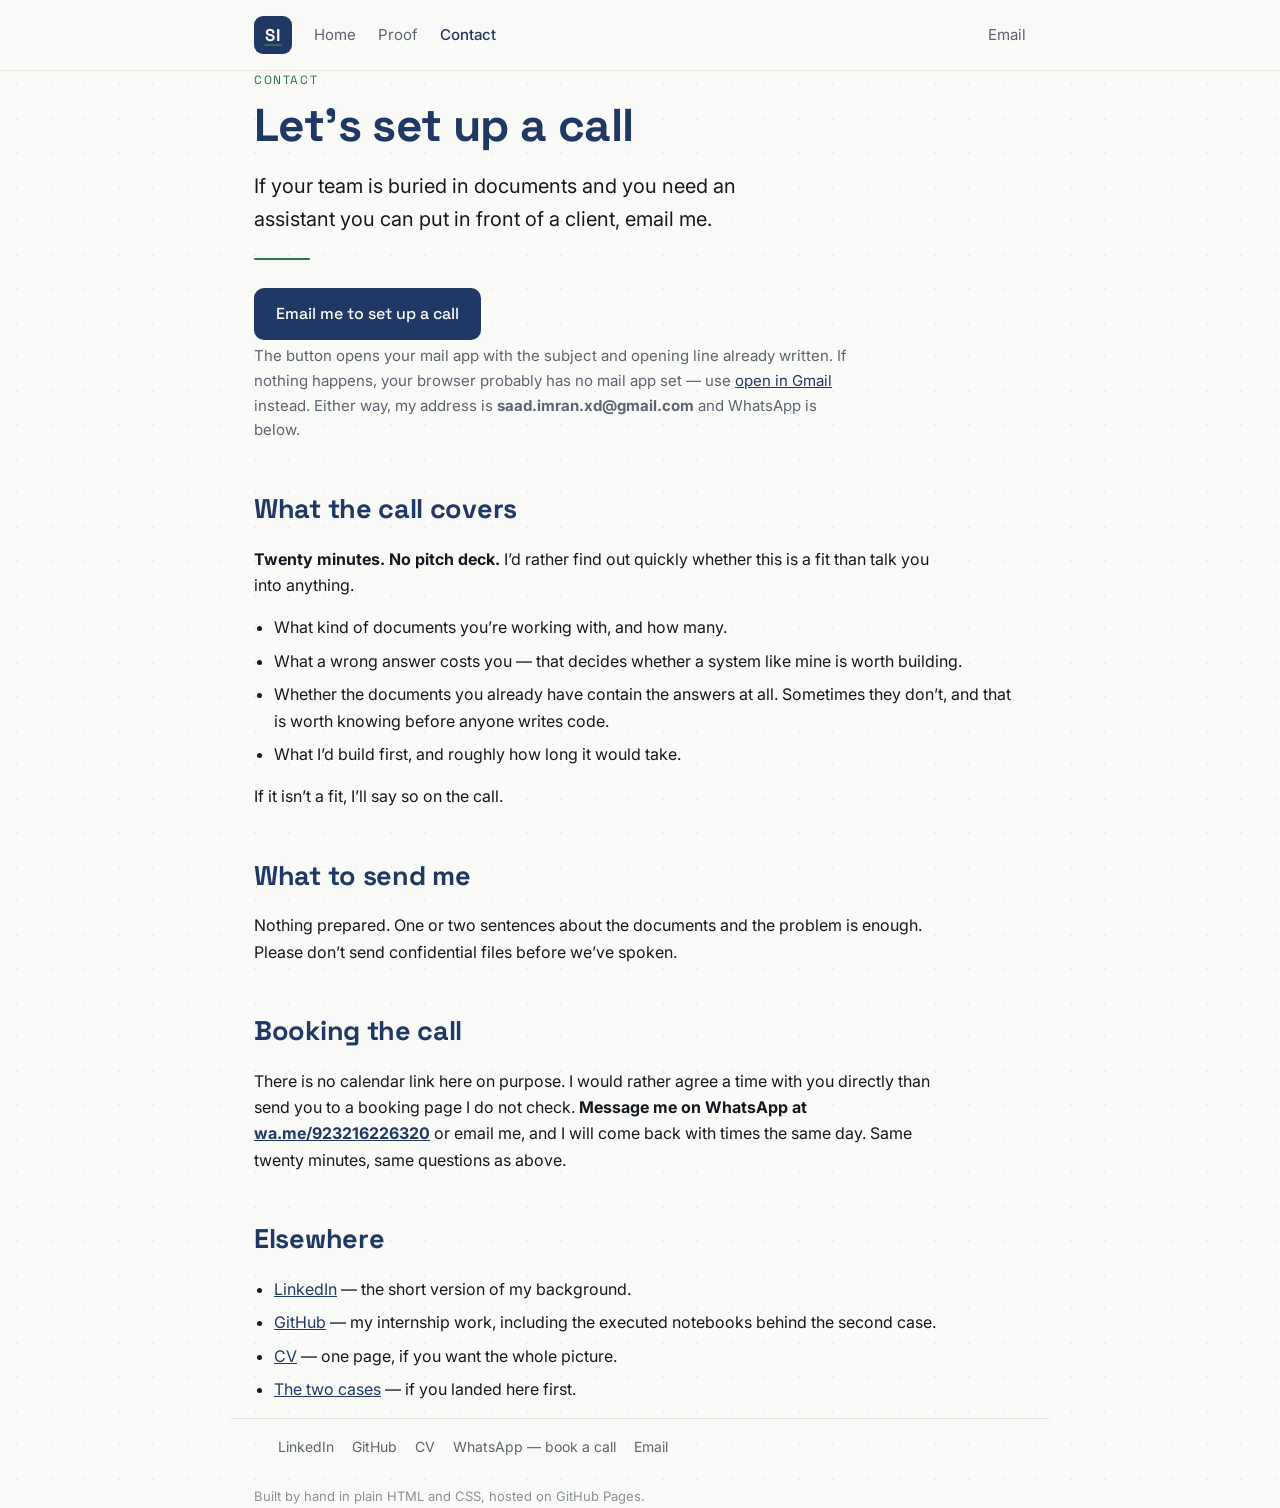
==== contact.html @ 500af59b "Point nav and footer email links at Gmail compose" ====
<!DOCTYPE html>
<html lang="en">
<head>
<meta charset="UTF-8">
<meta name="viewport" content="width=device-width, initial-scale=1.0">
<title>Contact — Muhammad Saad Imran</title>
<meta name="description" content="Email me to set up a call. Twenty minutes, no pitch — here is exactly what it covers.">
<link rel="icon" type="image/png" href="favicon.png">
<link rel="preconnect" href="https://fonts.googleapis.com">
<link rel="preconnect" href="https://fonts.gstatic.com" crossorigin>
<link href="https://fonts.googleapis.com/css2?family=Space+Grotesk:wght@500;700&family=Inter:wght@400;500&display=swap" rel="stylesheet">
<link rel="stylesheet" href="style.css">
</head>
<body>

<header>
  <nav>
    <a class="mark" href="index.html" aria-label="Home">SI</a>
    <a class="link" href="index.html">Home</a>
    <a class="link" href="proof.html">Proof</a>
    <a class="link" href="contact.html" aria-current="page">Contact</a>
    <span class="spacer"></span>
    <a class="link" href="https://mail.google.com/mail/?view=cm&amp;fs=1&amp;to=saad.imran.xd@gmail.com&amp;su=Setting%20up%20a%20call">Email</a>
  </nav>
</header>

<main class="wrap">

  <p class="kicker">Contact</p>
  <h1>Let&rsquo;s set up a call</h1>
  <p class="lead">If your team is buried in documents and you need an assistant you can put in front
  of a client, email me.</p>

  <div class="rule"></div>

  <!-- The one action. The mailto is pre-filled so the visitor doesn't have to compose anything. -->
  <a class="cta" href="mailto:saad.imran.xd@gmail.com?subject=Setting%20up%20a%20call&amp;body=Hi%20Saad%2C%0A%0AI%20read%20your%20site.%20I%27d%20like%20to%20set%20up%20a%20call%20about%3A%0A%0A">Email me to set up a call</a>
  <!-- mailto: depends on the visitor having a mail app registered with their browser.
       Webmail users often get nothing at all when they click it, so the Gmail compose link
       and the plain address are both offered here rather than left as a dead end. -->
  <p class="muted">The button opens your mail app with the subject and opening line already written.
  If nothing happens, your browser probably has no mail app set &mdash; use
  <a href="https://mail.google.com/mail/?view=cm&amp;fs=1&amp;to=saad.imran.xd@gmail.com&amp;su=Setting%20up%20a%20call&amp;body=Hi%20Saad%2C%0A%0AI%20read%20your%20site.%20I%27d%20like%20to%20set%20up%20a%20call%20about%3A%0A%0A">open in Gmail</a>
  instead. Either way, my address is <strong>saad.imran.xd@gmail.com</strong> and WhatsApp is below.</p>

  <!-- The Week-1 pressure-test said Contact was a dead end. This section is the fix:
       say exactly what the call is, so replying costs nothing. -->
  <h2>What the call covers</h2>
  <p><strong>Twenty minutes. No pitch deck.</strong> I&rsquo;d rather find out quickly whether this is
  a fit than talk you into anything.</p>
  <ul>
    <li>What kind of documents you&rsquo;re working with, and how many.</li>
    <li>What a wrong answer costs you &mdash; that decides whether a system like mine is worth building.</li>
    <li>Whether the documents you already have contain the answers at all. Sometimes they don&rsquo;t,
        and that is worth knowing before anyone writes code.</li>
    <li>What I&rsquo;d build first, and roughly how long it would take.</li>
  </ul>
  <p>If it isn&rsquo;t a fit, I&rsquo;ll say so on the call.</p>

  <h2>What to send me</h2>
  <p>Nothing prepared. One or two sentences about the documents and the problem is enough.
  Please don&rsquo;t send confidential files before we&rsquo;ve spoken.</p>

  <h2>Booking the call</h2>
  <p>There is no calendar link here on purpose. I would rather agree a time with you directly than
  send you to a booking page I do not check. <b>Message me on WhatsApp at
  <a href="https://wa.me/923216226320">wa.me/923216226320</a></b> or email me, and I will come back
  with times the same day. Same twenty minutes, same questions as above.</p>

  <h2>Elsewhere</h2>
  <ul>
    <li><a href="https://linkedin.com/in/m-saad-imran">LinkedIn</a> &mdash; the short version of my
    background.</li>
    <li><a href="https://github.com/Saad-Imran-Toori">GitHub</a> &mdash; my internship work, including
    the executed notebooks behind the second case.</li>
    <li><a href="Muhammad-Saad-Imran-CV.pdf">CV</a> &mdash; one page, if you want the whole picture.</li>
    <li><a href="proof.html">The two cases</a> &mdash; if you landed here first.</li>
  </ul>

</main>

<footer class="wrap">
  <nav class="flinks" aria-label="Find me elsewhere">
    <a href="https://linkedin.com/in/m-saad-imran">LinkedIn</a>
    <a href="https://github.com/Saad-Imran-Toori">GitHub</a>
    <a href="Muhammad-Saad-Imran-CV.pdf">CV</a>
    <a href="https://wa.me/923216226320">WhatsApp &mdash; book a call</a>
    <a href="https://mail.google.com/mail/?view=cm&amp;fs=1&amp;to=saad.imran.xd@gmail.com&amp;su=Setting%20up%20a%20call">Email</a>
  </nav>
  <p class="fnote">Built by hand in plain HTML and CSS, hosted on GitHub Pages.</p>
</footer>

</body>
</html>
---- style.css ----
/* ==========================================================================
   style.css — one stylesheet for all three pages.
   Every colour and font here comes from my Week-3 Identity Kit.
   Plain CSS, no framework, no build step. If I can't explain a line, it's gone.
   ========================================================================== */

/* The four brand colours, named once so I never retype a hex code. */
:root{
  --navy:  #1F3864;   /* headings, brand */
  --ink:   #14181F;   /* body text */
  --paper: #FAFAF8;   /* page background */
  --accent:#2F6F4E;   /* the single green accent — "evidence green" */
  --line:  #E6E7E2;   /* hairlines and borders */
  --muted: #5b6470;   /* secondary text */
}

/* Reset: browsers add default margins that fight the layout. */
*{ box-sizing:border-box; margin:0; padding:0; }

body{
  background:var(--paper);
  color:var(--ink);
  font-family:'Inter', system-ui, -apple-system, sans-serif;
  line-height:1.65;
  /* The dot grid from my Identity Kit — quiet texture, generated, not a stock image. */
  background-image:radial-gradient(rgba(31,56,100,.06) 1px, transparent 1px);
  background-size:34px 34px;
}

/* One shared column width so every page lines up. */
.wrap{ max-width:820px; margin:0 auto; padding:0 24px; }

h1,h2,h3,.mono{ font-family:'Space Grotesk','Inter',sans-serif; }

/* ---------- Navigation (same markup on all three pages) ---------- */
header{ border-bottom:1px solid var(--line); background:rgba(250,250,248,.9); }
nav{ display:flex; align-items:center; gap:22px; padding:16px 24px; max-width:820px; margin:0 auto; }
.mark{
  width:38px; height:38px; border-radius:9px; background:var(--navy); color:var(--paper);
  display:flex; align-items:center; justify-content:center;
  font-family:'Space Grotesk',sans-serif; font-weight:700; font-size:17px; letter-spacing:1px;
  position:relative; flex:none; text-decoration:none;
}
/* The green underline inside the monogram, drawn in CSS instead of shipping an image. */
.mark::after{
  content:""; position:absolute; bottom:8px; left:10px; right:10px;
  height:2px; border-radius:2px; background:var(--accent);
}
nav a.link{ color:var(--muted); text-decoration:none; font-size:15px; }
nav a.link:hover{ color:var(--navy); }
nav a.link[aria-current="page"]{ color:var(--navy); font-weight:500; }
nav .spacer{ margin-left:auto; }

/* ---------- Shared blocks ---------- */
main{ padding:56px 0 40px; }
h1{ font-size:clamp(30px,6vw,46px); color:var(--navy); letter-spacing:-.6px; line-height:1.15; margin-bottom:18px; }
h2{ font-size:clamp(21px,4vw,27px); color:var(--navy); margin:44px 0 14px; letter-spacing:-.3px; }
h3{ font-size:18px; color:var(--ink); margin:26px 0 8px; }
p{ margin-bottom:16px; max-width:68ch; }
.lead{ font-size:clamp(17px,3.2vw,20px); max-width:40ch; }
.lead strong{ color:var(--accent); font-weight:500; }
.muted{ color:var(--muted); font-size:15px; }
.rule{ height:2px; width:56px; background:var(--accent); border-radius:2px; margin:22px 0; }
.kicker{
  font-family:'Space Grotesk',sans-serif; font-size:12px; letter-spacing:1.6px;
  text-transform:uppercase; color:var(--accent); margin-bottom:8px;
}
a{ color:var(--navy); }

/* The one call to action, repeated on every page. Same style everywhere on purpose. */
.cta{
  display:inline-block; background:var(--navy); color:var(--paper); text-decoration:none;
  font-family:'Space Grotesk',sans-serif; font-weight:500; font-size:16px;
  padding:13px 22px; border-radius:10px; margin:6px 0 4px;
}
.cta:hover{ background:#16294a; }

/* A bordered box for a case study. */
.case{ border:1px solid var(--line); border-radius:14px; padding:24px 26px; background:#fff; margin-bottom:26px; }
.case .tag{ font-size:13px; color:var(--muted); margin-bottom:14px; }

/* Screenshots of real work. */
figure{ margin:22px 0; }
figure img{ width:100%; border:1px solid var(--line); border-radius:10px; display:block; }
figcaption{ font-size:13px; color:var(--muted); margin-top:8px; font-style:italic; }

/* The About block in the hero: photo beside two lines of text. */
.about{ display:flex; gap:20px; align-items:center; flex-wrap:wrap; margin-top:10px; }
.about img{ width:96px; height:96px; border-radius:50%; object-fit:cover; border:2px solid var(--line); }
.about div{ flex:1; min-width:260px; }

/* Small numeric facts. */
.facts{ display:flex; gap:26px; flex-wrap:wrap; margin:18px 0 4px; }
.facts div{ min-width:120px; }
.facts .n{ font-family:'Space Grotesk',sans-serif; font-size:24px; color:var(--navy); font-weight:700; }
.facts .l{ font-size:13px; color:var(--muted); }

ul{ margin:0 0 16px 20px; }
li{ margin-bottom:7px; }

footer{ border-top:1px solid var(--line); margin-top:50px; padding:22px 0 40px; font-size:14px; color:var(--muted); }

/* Footer link row — LinkedIn, GitHub, CV, WhatsApp, Email.
   Deliberately quiet: small, muted, and below the fold, so it never competes
   with the single call to action ("email me to set up a call") above it.
   flex-wrap lets it fold onto two lines on a phone instead of overflowing. */
.flinks{ display:flex; flex-wrap:wrap; gap:18px; margin-bottom:12px; }
.flinks a{ color:var(--muted); text-decoration:none; font-size:14px; }
.flinks a:hover{ color:var(--navy); text-decoration:underline; }
.fnote{ margin:0; font-size:13px; color:#8a919b; }
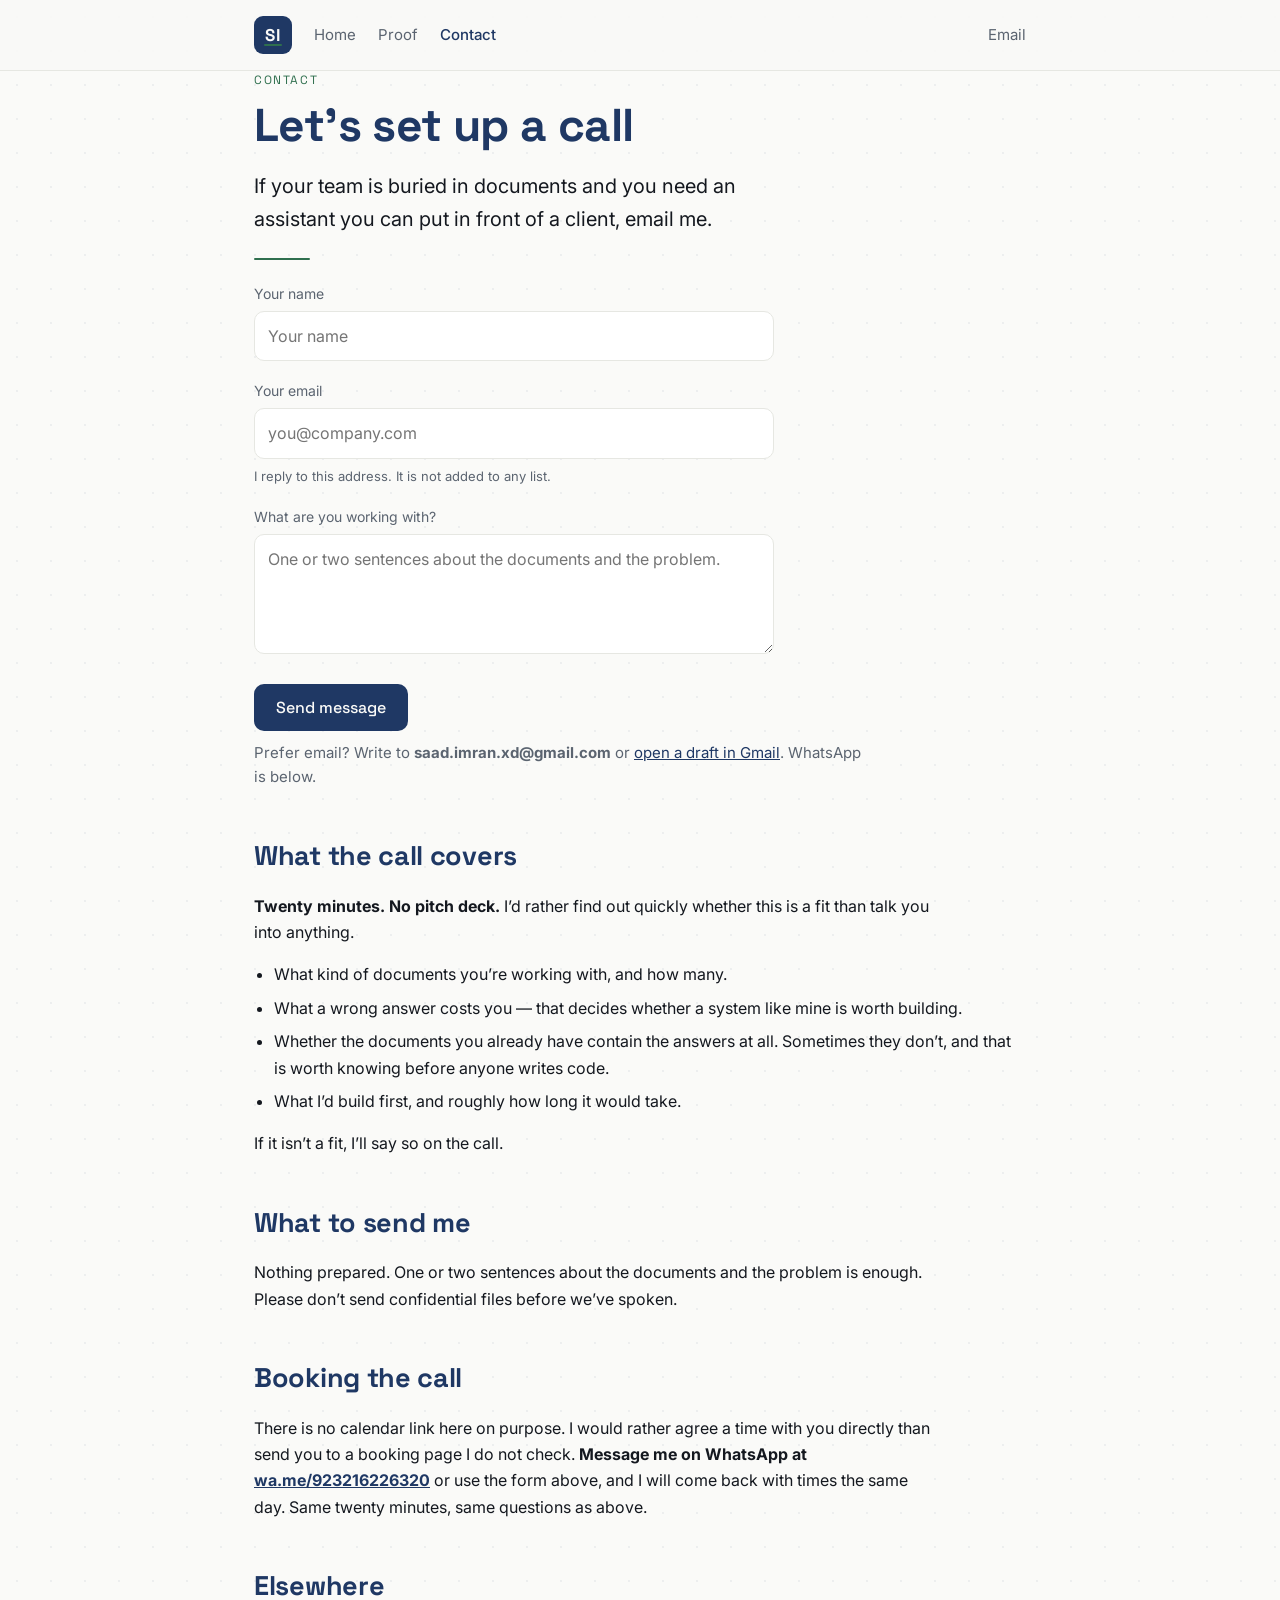
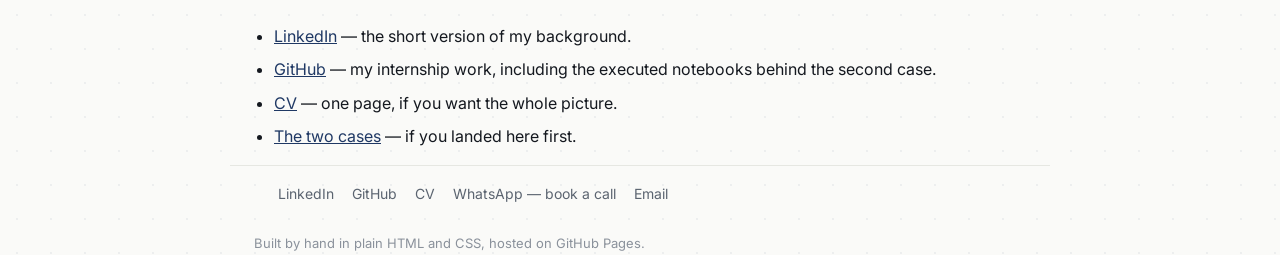
==== commit 3317737c: "Wire a working contact form: Formspree endpoint, thanks page, CTAs routed to it" ====
--- a/contact.html
+++ b/contact.html
@@ -33,15 +33,46 @@
 
   <div class="rule"></div>
 
-  <!-- The one action. The mailto is pre-filled so the visitor doesn't have to compose anything. -->
-  <a class="cta" href="mailto:saad.imran.xd@gmail.com?subject=Setting%20up%20a%20call&amp;body=Hi%20Saad%2C%0A%0AI%20read%20your%20site.%20I%27d%20like%20to%20set%20up%20a%20call%20about%3A%0A%0A">Email me to set up a call</a>
-  <!-- mailto: depends on the visitor having a mail app registered with their browser.
-       Webmail users often get nothing at all when they click it, so the Gmail compose link
-       and the plain address are both offered here rather than left as a dead end. -->
-  <p class="muted">The button opens your mail app with the subject and opening line already written.
-  If nothing happens, your browser probably has no mail app set &mdash; use
-  <a href="https://mail.google.com/mail/?view=cm&amp;fs=1&amp;to=saad.imran.xd@gmail.com&amp;su=Setting%20up%20a%20call&amp;body=Hi%20Saad%2C%0A%0AI%20read%20your%20site.%20I%27d%20like%20to%20set%20up%20a%20call%20about%3A%0A%0A">open in Gmail</a>
-  instead. Either way, my address is <strong>saad.imran.xd@gmail.com</strong> and WhatsApp is below.</p>
+  <!-- ============================ THE ONE ACTION ============================
+       This form replaced a mailto: link. The mailto worked for me and silently
+       did nothing for anyone browsing without a mail app registered — I found
+       that out by having someone try it. A form has no such dependency: it
+       posts to Formspree, which emails the message to me.
+
+       No JavaScript. `required` and type="email" are the browser's own
+       validation, and _next redirects a successful sender to thanks.html.
+       ====================================================================== -->
+  <form class="form" action="https://formspree.io/f/xoeaznvn" method="POST">
+
+    <label for="name">Your name</label>
+    <input id="name" name="name" type="text" required autocomplete="name"
+           placeholder="Your name">
+
+    <label for="email">Your email</label>
+    <input id="email" name="email" type="email" required autocomplete="email"
+           placeholder="you@company.com">
+    <p class="hint">I reply to this address. It is not added to any list.</p>
+
+    <label for="message">What are you working with?</label>
+    <textarea id="message" name="message" required
+              placeholder="One or two sentences about the documents and the problem."></textarea>
+
+    <!-- Honeypot. Moved off-screen by CSS so people never see it; bots fill in
+         every field they find, and Formspree discards anything that arrives
+         with this one filled. No captcha for the visitor to solve. -->
+    <p class="gotcha"><label>Leave this field empty
+      <input name="_gotcha" tabindex="-1" autocomplete="off"></label></p>
+
+    <!-- What the email I receive is titled, and where the sender lands after. -->
+    <input type="hidden" name="_subject" value="New message from my portfolio">
+    <input type="hidden" name="_next" value="https://saad-imran-toori.github.io/thanks.html">
+
+    <button class="cta" type="submit">Send message</button>
+  </form>
+
+  <p class="muted">Prefer email? Write to <strong>saad.imran.xd@gmail.com</strong> or
+  <a href="https://mail.google.com/mail/?view=cm&amp;fs=1&amp;to=saad.imran.xd@gmail.com&amp;su=Setting%20up%20a%20call&amp;body=Hi%20Saad%2C%0A%0AI%20read%20your%20site.%20I%27d%20like%20to%20set%20up%20a%20call%20about%3A%0A%0A">open a draft in Gmail</a>.
+  WhatsApp is below.</p>
 
   <!-- The Week-1 pressure-test said Contact was a dead end. This section is the fix:
        say exactly what the call is, so replying costs nothing. -->
@@ -64,8 +95,8 @@
   <h2>Booking the call</h2>
   <p>There is no calendar link here on purpose. I would rather agree a time with you directly than
   send you to a booking page I do not check. <b>Message me on WhatsApp at
-  <a href="https://wa.me/923216226320">wa.me/923216226320</a></b> or email me, and I will come back
-  with times the same day. Same twenty minutes, same questions as above.</p>
+  <a href="https://wa.me/923216226320">wa.me/923216226320</a></b> or use the form above, and I will
+  come back with times the same day. Same twenty minutes, same questions as above.</p>
 
   <h2>Elsewhere</h2>
   <ul>
--- a/style.css
+++ b/style.css
@@ -108,3 +108,32 @@
 .flinks a{ color:var(--muted); text-decoration:none; font-size:14px; }
 .flinks a:hover{ color:var(--navy); text-decoration:underline; }
 .fnote{ margin:0; font-size:13px; color:#8a919b; }
+
+/* ---------- The contact form ----------
+   The one dynamic thing on this site. It posts to Formspree, which emails me
+   the message. There is no JavaScript anywhere in it: `required` and
+   type="email" are the browser's own validation, and a successful send is an
+   ordinary form POST that lands the sender on thanks.html. */
+.form{ max-width:520px; margin:10px 0 6px; }
+.form label{ display:block; font-size:14px; color:var(--muted); margin:18px 0 6px; }
+.form input, .form textarea{
+  width:100%; font:inherit; color:var(--ink); background:#fff;
+  border:1px solid var(--line); border-radius:10px; padding:11px 13px;
+}
+.form textarea{ resize:vertical; min-height:120px; }
+/* Focus ring in the one accent colour, so keyboard users can see where they are. */
+.form input:focus, .form textarea:focus{
+  outline:none; border-color:var(--accent); box-shadow:0 0 0 3px rgba(47,111,78,.15);
+}
+/* Turns the border red once someone has typed something that is not a valid
+   address. Deliberately NOT applied to an untouched empty field — nobody wants
+   to be told off before they have typed anything. The browser handles the
+   genuinely empty case by refusing to submit and saying so. */
+.form input:invalid:not(:placeholder-shown),
+.form textarea:invalid:not(:placeholder-shown){ border-color:#b23b3b; }
+.form .hint{ font-size:13px; color:var(--muted); margin:7px 0 0; }
+.form button{ border:none; cursor:pointer; margin-top:22px; }
+/* The honeypot: a real field, moved off-screen so people never see it. Bots
+   fill in every field they find, so anything arriving with this filled is spam
+   and Formspree drops it. A spam guard that costs no captcha and no script. */
+.gotcha{ position:absolute; left:-9999px; }
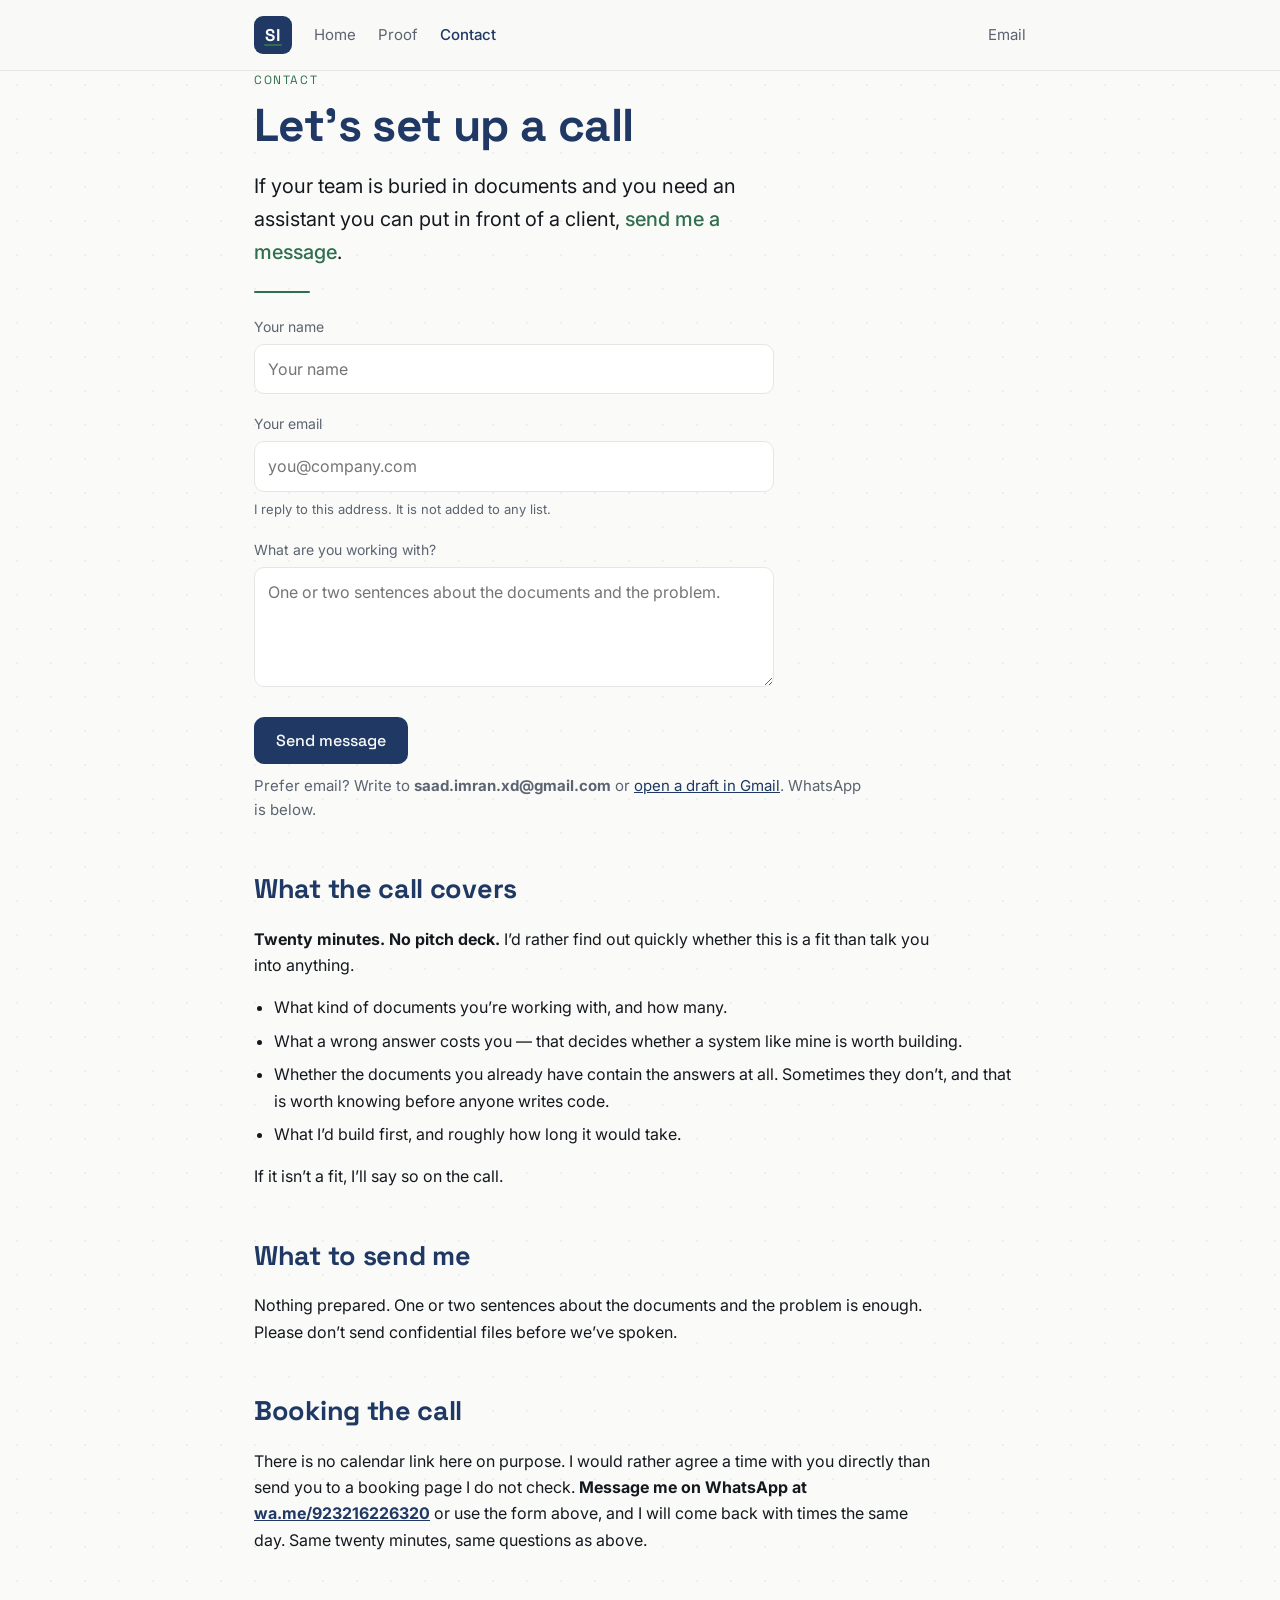
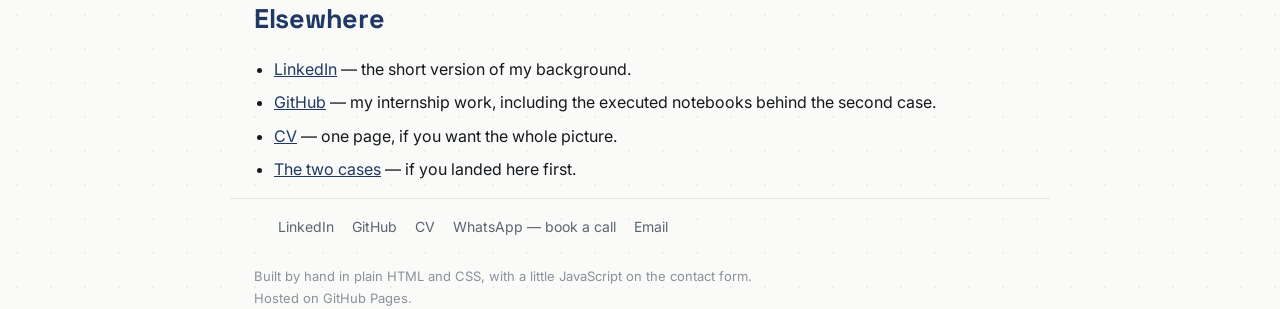
==== commit 8f6490c9: "Send the contact form without leaving the page; Formspree free tier has no custom redirect" ====
--- a/contact.html
+++ b/contact.html
@@ -4,7 +4,7 @@
 <meta charset="UTF-8">
 <meta name="viewport" content="width=device-width, initial-scale=1.0">
 <title>Contact — Muhammad Saad Imran</title>
-<meta name="description" content="Email me to set up a call. Twenty minutes, no pitch — here is exactly what it covers.">
+<meta name="description" content="Send me a message to set up a call. Twenty minutes, no pitch — here is exactly what it covers.">
 <link rel="icon" type="image/png" href="favicon.png">
 <link rel="preconnect" href="https://fonts.googleapis.com">
 <link rel="preconnect" href="https://fonts.gstatic.com" crossorigin>
@@ -29,7 +29,7 @@
   <p class="kicker">Contact</p>
   <h1>Let&rsquo;s set up a call</h1>
   <p class="lead">If your team is buried in documents and you need an assistant you can put in front
-  of a client, email me.</p>
+  of a client, <strong>send me a message</strong>.</p>
 
   <div class="rule"></div>
 
@@ -42,7 +42,7 @@
        No JavaScript. `required` and type="email" are the browser's own
        validation, and _next redirects a successful sender to thanks.html.
        ====================================================================== -->
-  <form class="form" action="https://formspree.io/f/xoeaznvn" method="POST">
+  <form class="form" id="contactform" action="https://formspree.io/f/xoeaznvn" method="POST">
 
     <label for="name">Your name</label>
     <input id="name" name="name" type="text" required autocomplete="name"
@@ -63,11 +63,17 @@
     <p class="gotcha"><label>Leave this field empty
       <input name="_gotcha" tabindex="-1" autocomplete="off"></label></p>
 
-    <!-- What the email I receive is titled, and where the sender lands after. -->
+    <!-- What the email I receive is titled. I originally also sent a _next field to
+         redirect to my own thanks page; Formspree's free plan does not honour it,
+         custom redirects being a paid feature, so the script below handles success
+         on the page instead. Removed rather than left in place looking decorative. -->
     <input type="hidden" name="_subject" value="New message from my portfolio">
-    <input type="hidden" name="_next" value="https://saad-imran-toori.github.io/thanks.html">
 
     <button class="cta" type="submit">Send message</button>
+
+    <!-- role="status" and aria-live tell a screen reader to announce this the
+         moment it appears, without stealing focus from the page. -->
+    <p class="formstatus" id="formstatus" role="status" aria-live="polite" hidden></p>
   </form>
 
   <p class="muted">Prefer email? Write to <strong>saad.imran.xd@gmail.com</strong> or
@@ -118,8 +124,67 @@
     <a href="https://wa.me/923216226320">WhatsApp &mdash; book a call</a>
     <a href="https://mail.google.com/mail/?view=cm&amp;fs=1&amp;to=saad.imran.xd@gmail.com&amp;su=Setting%20up%20a%20call">Email</a>
   </nav>
-  <p class="fnote">Built by hand in plain HTML and CSS, hosted on GitHub Pages.</p>
+  <p class="fnote">Built by hand in plain HTML and CSS, with a little JavaScript on the contact
+  form. Hosted on GitHub Pages.</p>
 </footer>
+
+<!-- ================== The only JavaScript on this site ==================
+     It sends the form in the background so the visitor never leaves the page.
+
+     The important property: if this script never runs — JavaScript switched
+     off, blocked, or a typo of mine — the form still works. The browser falls
+     back to a normal submission and Formspree confirms it on its own page. The
+     feature degrades; it does not break. That is why the form has a real
+     action and method rather than being wired entirely in script.
+     ==================================================================== -->
+<script>
+(function () {
+  var form   = document.getElementById('contactform');
+  var status = document.getElementById('formstatus');
+  if (!form || !status) return;
+
+  form.addEventListener('submit', function (event) {
+    // Let the browser show its own "please fill in this field" first.
+    if (!form.checkValidity()) return;
+    event.preventDefault();
+
+    var button = form.querySelector('button');
+    var label  = button.textContent;
+    button.disabled = true;
+    button.textContent = 'Sending…';
+    hide();
+
+    fetch(form.action, {
+      method: 'POST',
+      body: new FormData(form),
+      headers: { 'Accept': 'application/json' }
+    })
+    .then(function (response) {
+      if (response.ok) {
+        form.reset();
+        show('Thanks — your message reached me. I will be in touch, usually the same day.', false);
+      } else {
+        show('That did not send. Please write to saad.imran.xd@gmail.com instead.', true);
+      }
+    })
+    .catch(function () {
+      // Fires when the request never reaches Formspree at all - offline, or blocked.
+      show('That did not send — you may be offline. Try again, or write to saad.imran.xd@gmail.com.', true);
+    })
+    .then(function () {
+      button.disabled = false;
+      button.textContent = label;
+    });
+  });
+
+  function show(text, isError) {
+    status.textContent = text;
+    status.className   = isError ? 'formstatus error' : 'formstatus ok';
+    status.hidden      = false;
+  }
+  function hide() { status.hidden = true; }
+})();
+</script>
 
 </body>
 </html>
--- a/style.css
+++ b/style.css
@@ -137,3 +137,13 @@
    fill in every field they find, so anything arriving with this filled is spam
    and Formspree drops it. A spam guard that costs no captcha and no script. */
 .gotcha{ position:absolute; left:-9999px; }
+
+/* The one message the visitor sees after pressing Send. Green when it worked,
+   red when it did not — and the failure text always names my email address, so
+   a broken form is never a dead end. */
+.formstatus{
+  max-width:520px; margin-top:18px; padding:11px 14px;
+  border-radius:10px; font-size:15px;
+}
+.formstatus.ok{    background:#eef5f1; border:1px solid var(--accent); color:#24583e; }
+.formstatus.error{ background:#fbeeee; border:1px solid #b23b3b;      color:#8f2f2f; }
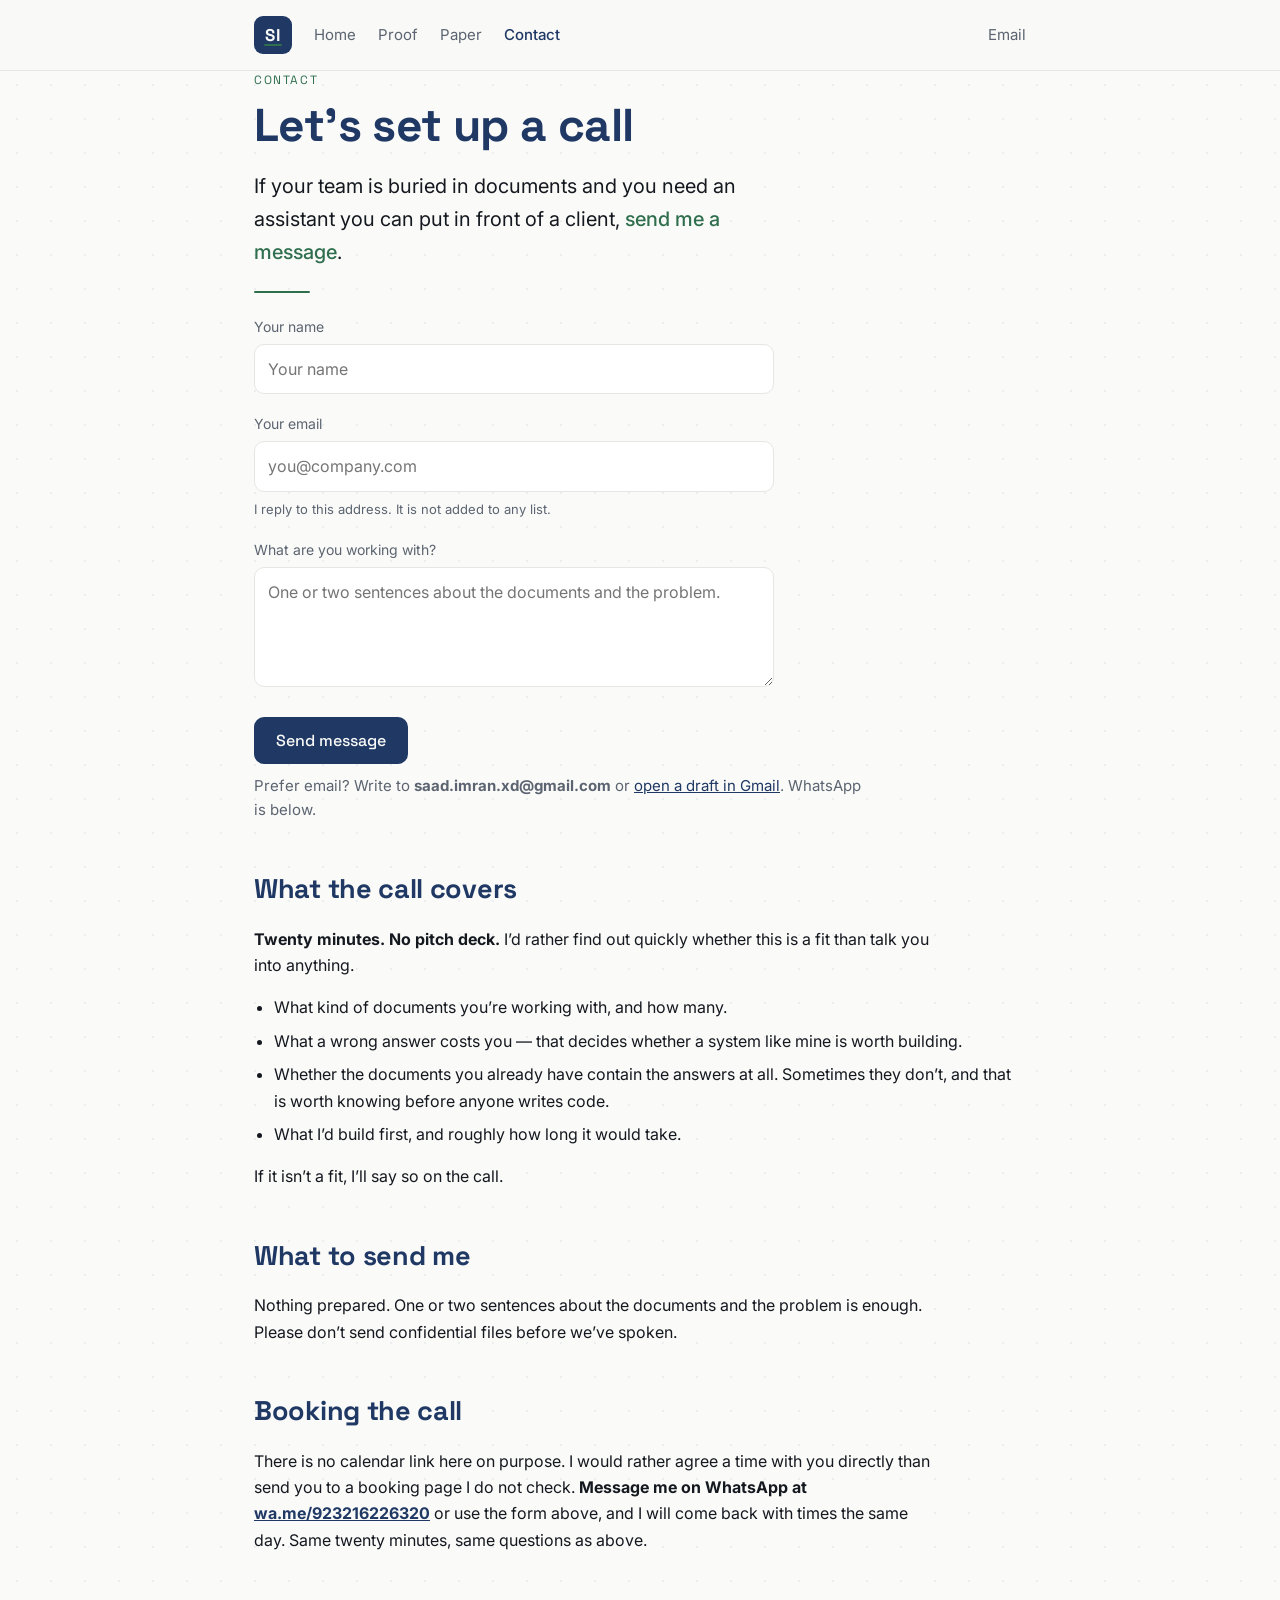
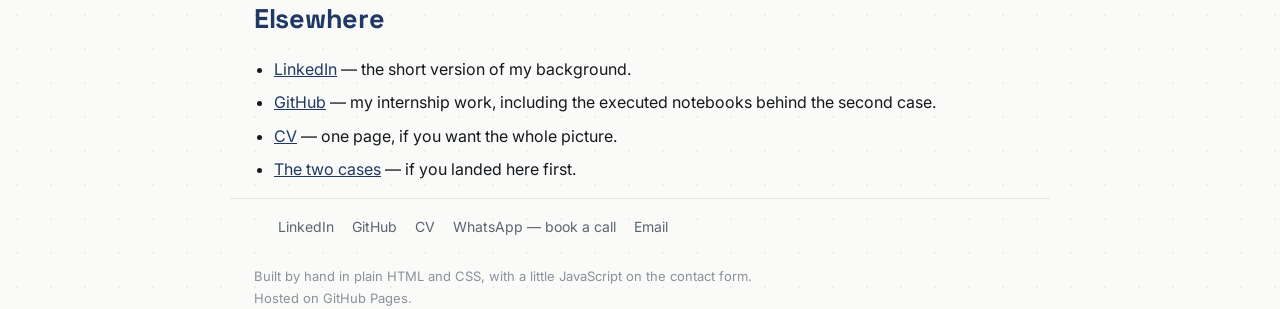
==== commit e8b16d1d: "Publish the research paper and link it from the site" ====
--- a/contact.html
+++ b/contact.html
@@ -18,6 +18,7 @@
     <a class="mark" href="index.html" aria-label="Home">SI</a>
     <a class="link" href="index.html">Home</a>
     <a class="link" href="proof.html">Proof</a>
+    <a class="link" href="paper.html">Paper</a>
     <a class="link" href="contact.html" aria-current="page">Contact</a>
     <span class="spacer"></span>
     <a class="link" href="https://mail.google.com/mail/?view=cm&amp;fs=1&amp;to=saad.imran.xd@gmail.com&amp;su=Setting%20up%20a%20call">Email</a>
@@ -39,8 +40,11 @@
        that out by having someone try it. A form has no such dependency: it
        posts to Formspree, which emails the message to me.
 
-       No JavaScript. `required` and type="email" are the browser's own
-       validation, and _next redirects a successful sender to thanks.html.
+       `required` and type="email" are the browser's own validation and need no
+       script. The JavaScript at the foot of this page only handles what happens
+       AFTER a valid message is sent - it keeps the visitor on this page and
+       shows the confirmation dialog. If that script never runs, the form still
+       submits normally.
        ====================================================================== -->
   <form class="form" id="contactform" action="https://formspree.io/f/xoeaznvn" method="POST">
 
@@ -70,11 +74,15 @@
     <input type="hidden" name="_subject" value="New message from my portfolio">
 
     <button class="cta" type="submit">Send message</button>
-
-    <!-- role="status" and aria-live tell a screen reader to announce this the
-         moment it appears, without stealing focus from the page. -->
-    <p class="formstatus" id="formstatus" role="status" aria-live="polite" hidden></p>
   </form>
+
+  <!-- The quiet confirmation, which stays on the page after the dialog is
+       dismissed. Without it, one stray click would erase the only evidence the
+       message went. It also carries the failure text, which always names my
+       email address so a broken form is never a dead end.
+       role="status" and aria-live tell a screen reader to announce it the
+       moment it appears, without stealing focus from the page. -->
+  <p class="formstatus" id="formstatus" role="status" aria-live="polite" hidden></p>
 
   <p class="muted">Prefer email? Write to <strong>saad.imran.xd@gmail.com</strong> or
   <a href="https://mail.google.com/mail/?view=cm&amp;fs=1&amp;to=saad.imran.xd@gmail.com&amp;su=Setting%20up%20a%20call&amp;body=Hi%20Saad%2C%0A%0AI%20read%20your%20site.%20I%27d%20like%20to%20set%20up%20a%20call%20about%3A%0A%0A">open a draft in Gmail</a>.
@@ -128,6 +136,21 @@
   form. Hosted on GitHub Pages.</p>
 </footer>
 
+<!-- The success dialog. Sits in the page from the start but stays hidden until a
+     message has actually been sent, so there is nothing to build on the fly.
+     tabindex="-1" lets the script move focus here without adding it to the tab
+     order; aria-modal tells a screen reader the rest of the page is inert. -->
+<div class="modal" id="sentmodal" role="dialog" aria-modal="true"
+     aria-labelledby="senttitle" tabindex="-1" hidden>
+  <div class="modal-card">
+    <p class="kicker">Sent</p>
+    <h2 id="senttitle">Thanks &mdash; it reached me.</h2>
+    <p>Your message is in my inbox. I&rsquo;ll come back to you with times for a call,
+    usually the same day.</p>
+    <p class="modal-hint">Click anywhere to go back</p>
+  </div>
+</div>
+
 <!-- ================== The only JavaScript on this site ==================
      It sends the form in the background so the visitor never leaves the page.
 
@@ -141,7 +164,8 @@
 (function () {
   var form   = document.getElementById('contactform');
   var status = document.getElementById('formstatus');
-  if (!form || !status) return;
+  var modal  = document.getElementById('sentmodal');
+  if (!form || !status || !modal) return;
 
   form.addEventListener('submit', function (event) {
     // Let the browser show its own "please fill in this field" first.
@@ -161,7 +185,10 @@
     })
     .then(function (response) {
       if (response.ok) {
-        form.reset();
+        form.reset();          // clear the fields so a stale draft is not left sitting there
+        openModal();           // the loud confirmation, dismissed by a click or Escape
+        // The quiet one, which stays after the dialog is dismissed. Without it,
+        // one stray click would erase the only proof the message went.
         show('Thanks — your message reached me. I will be in touch, usually the same day.', false);
       } else {
         show('That did not send. Please write to saad.imran.xd@gmail.com instead.', true);
@@ -183,6 +210,31 @@
     status.hidden      = false;
   }
   function hide() { status.hidden = true; }
+
+  /* ---- The success dialog ----
+     Opened only after Formspree has confirmed the message. Dismissed by a click
+     anywhere or by Escape. Focus moves into it when it opens and returns to the
+     Send button when it closes, so a keyboard user is never stranded behind it. */
+  var lastFocused = null;
+
+  function openModal() {
+    lastFocused = document.activeElement;
+    modal.hidden = false;
+    document.body.classList.add('locked');   // stop the page scrolling underneath
+    modal.focus();
+    modal.addEventListener('click', closeModal);
+    document.addEventListener('keydown', onKey);
+  }
+
+  function closeModal() {
+    modal.hidden = true;
+    document.body.classList.remove('locked');
+    modal.removeEventListener('click', closeModal);
+    document.removeEventListener('keydown', onKey);
+    if (lastFocused && lastFocused.focus) lastFocused.focus();
+  }
+
+  function onKey(e) { if (e.key === 'Escape') closeModal(); }
 })();
 </script>
 
--- a/style.css
+++ b/style.css
@@ -145,5 +145,33 @@
   max-width:520px; margin-top:18px; padding:11px 14px;
   border-radius:10px; font-size:15px;
 }
+/* Both states sit under a form that is still on screen, so both stay compact.
+   The success line is the quiet record that survives the dialog being dismissed. */
 .formstatus.ok{    background:#eef5f1; border:1px solid var(--accent); color:#24583e; }
 .formstatus.error{ background:#fbeeee; border:1px solid #b23b3b;      color:#8f2f2f; }
+
+/* ---------- The success dialog ----------
+   Shown only after Formspree confirms the message, and dismissed by a click
+   anywhere or by Escape. */
+.modal{
+  position:fixed; inset:0; z-index:50; padding:24px;
+  display:flex; align-items:center; justify-content:center;
+  background:rgba(20,24,31,.55);
+}
+/* display:flex above beats the browser's built-in [hidden]{display:none}, so
+   the hidden state has to be restated here or the dialog would never hide. */
+.modal[hidden]{ display:none; }
+.modal:focus{ outline:none; }
+.modal-card{
+  width:100%; max-width:440px; background:var(--paper);
+  border:1px solid var(--line); border-radius:14px; padding:30px 32px;
+  box-shadow:0 18px 50px rgba(20,24,31,.28);
+}
+.modal-card h2{ margin:4px 0 12px; }
+.modal-card p{ margin-bottom:0; }
+.modal-hint{
+  margin-top:20px; padding-top:14px; border-top:1px solid var(--line);
+  font-size:13px; color:var(--muted);
+}
+/* Stops the page scrolling behind the dialog while it is open. */
+body.locked{ overflow:hidden; }
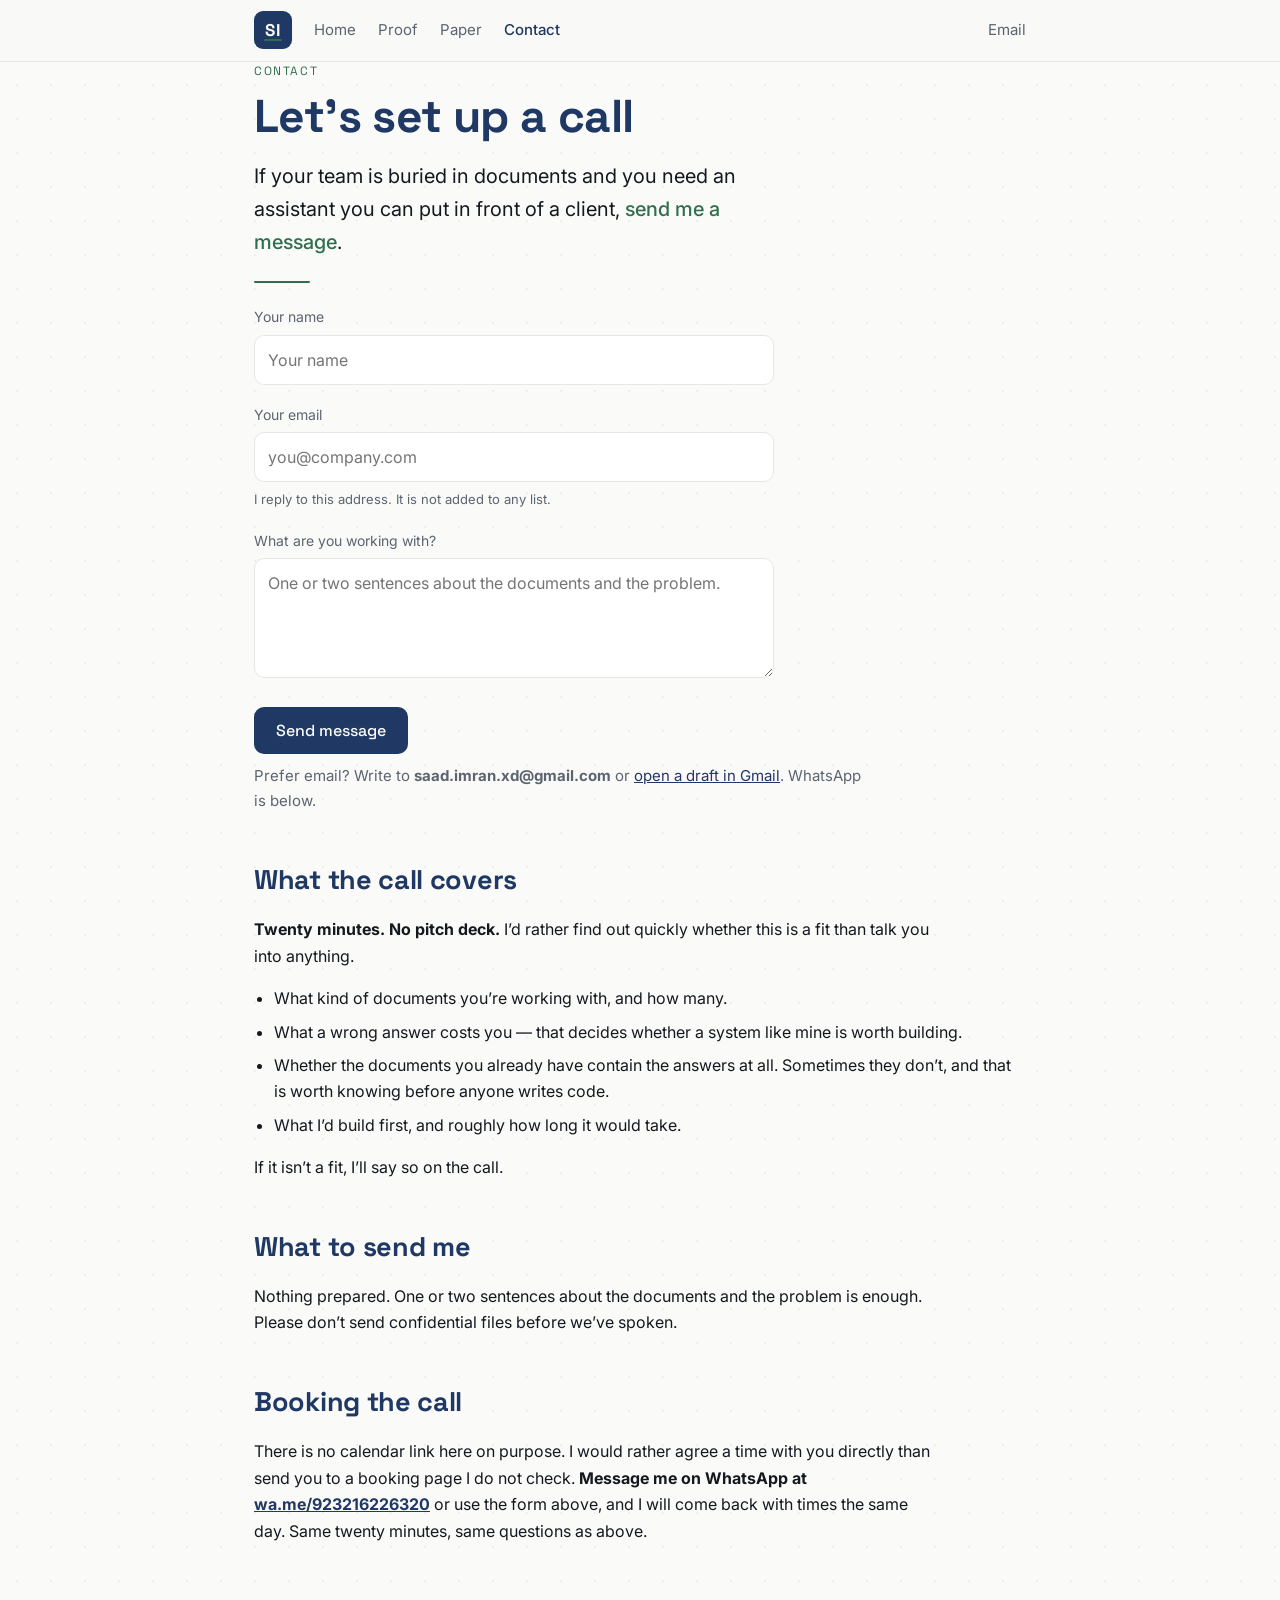
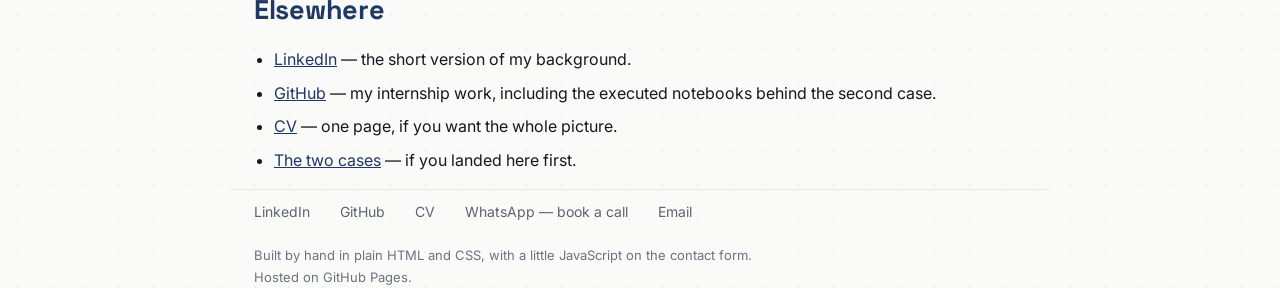
==== commit 6fedee95: "Add FlyRank credential; fix stale internship tense; deploy Week-7 SEO work" ====
--- a/contact.html
+++ b/contact.html
@@ -5,6 +5,28 @@
 <meta name="viewport" content="width=device-width, initial-scale=1.0">
 <title>Contact — Muhammad Saad Imran</title>
 <meta name="description" content="Send me a message to set up a call. Twenty minutes, no pitch — here is exactly what it covers.">
+<meta name="author" content="Muhammad Saad Imran">
+<link rel="canonical" href="https://saad-imran-toori.github.io/contact.html">
+
+<!-- Social-share preview. Added in Week 7 (Break Your Own Site). Before this, pasting a
+     link to any page of this site into WhatsApp, LinkedIn or Slack produced a bare URL:
+     no title, no description, no image. -->
+<meta property="og:type" content="website">
+<meta property="og:site_name" content="Muhammad Saad Imran">
+<meta property="og:locale" content="en_GB">
+<meta property="og:url" content="https://saad-imran-toori.github.io/contact.html">
+<meta property="og:title" content="Contact — Muhammad Saad Imran">
+<meta property="og:description" content="Send me a message to set up a call. Twenty minutes, no pitch — here is exactly what it covers.">
+<meta property="og:image" content="https://saad-imran-toori.github.io/og-image.png">
+<meta property="og:image:type" content="image/png">
+<meta property="og:image:width" content="1200">
+<meta property="og:image:height" content="630">
+<meta property="og:image:alt" content="Muhammad Saad Imran — AI that answers only from your documents, and says “no match” instead of guessing.">
+<meta name="twitter:card" content="summary_large_image">
+<meta name="twitter:title" content="Contact — Muhammad Saad Imran">
+<meta name="twitter:description" content="Send me a message to set up a call. Twenty minutes, no pitch — here is exactly what it covers.">
+<meta name="twitter:image" content="https://saad-imran-toori.github.io/og-image.png">
+<meta name="twitter:image:alt" content="Muhammad Saad Imran — AI that answers only from your documents, and says “no match” instead of guessing.">
 <link rel="icon" type="image/png" href="favicon.png">
 <link rel="preconnect" href="https://fonts.googleapis.com">
 <link rel="preconnect" href="https://fonts.gstatic.com" crossorigin>
@@ -64,7 +86,7 @@
     <!-- Honeypot. Moved off-screen by CSS so people never see it; bots fill in
          every field they find, and Formspree discards anything that arrives
          with this one filled. No captcha for the visitor to solve. -->
-    <p class="gotcha"><label>Leave this field empty
+    <p class="gotcha" style="position:absolute;left:-9999px;" aria-hidden="true"><label>Leave this field empty
       <input name="_gotcha" tabindex="-1" autocomplete="off"></label></p>
 
     <!-- What the email I receive is titled. I originally also sent a _next field to
--- a/style.css
+++ b/style.css
@@ -34,7 +34,13 @@
 
 /* ---------- Navigation (same markup on all three pages) ---------- */
 header{ border-bottom:1px solid var(--line); background:rgba(250,250,248,.9); }
-nav{ display:flex; align-items:center; gap:22px; padding:16px 24px; max-width:820px; margin:0 auto; }
+/* flex-wrap lets the nav fold onto a second line on a narrow phone instead of
+   pushing 'Email' off the right edge. Same fix, same reason, as .flinks below. */
+/* SCOPED to the top bar. A bare nav{} also matched <nav class="toc"> and
+   <nav class="flinks">, which is why the paper's Contents heading sat BESIDE
+   its list, vertically centred, instead of above it. Found on a real phone. */
+header nav{ display:flex; flex-wrap:wrap; align-items:center; column-gap:22px; row-gap:2px;
+     padding:8px 24px; max-width:820px; margin:0 auto; }
 .mark{
   width:38px; height:38px; border-radius:9px; background:var(--navy); color:var(--paper);
   display:flex; align-items:center; justify-content:center;
@@ -46,10 +52,12 @@
   content:""; position:absolute; bottom:8px; left:10px; right:10px;
   height:2px; border-radius:2px; background:var(--accent);
 }
-nav a.link{ color:var(--muted); text-decoration:none; font-size:15px; }
-nav a.link:hover{ color:var(--navy); }
-nav a.link[aria-current="page"]{ color:var(--navy); font-weight:500; }
-nav .spacer{ margin-left:auto; }
+/* padding, not font-size: the link still LOOKS 15px but the tappable box is 45px tall,
+   clearing the 44px thumb target. nav's own vertical padding dropped 16->8 to compensate. */
+header nav a.link{ color:var(--muted); text-decoration:none; font-size:15px; padding:10px 0; }
+header nav a.link:hover{ color:var(--navy); }
+header nav a.link[aria-current="page"]{ color:var(--navy); font-weight:500; }
+header nav .spacer{ margin-left:auto; }
 
 /* ---------- Shared blocks ---------- */
 main{ padding:56px 0 40px; }
@@ -81,7 +89,11 @@
 
 /* Screenshots of real work. */
 figure{ margin:22px 0; }
-figure img{ width:100%; border:1px solid var(--line); border-radius:10px; display:block; }
+/* height:auto is REQUIRED now that the <img> tags carry intrinsic width/height
+   attributes - without it the attribute height wins over the aspect ratio and
+   every figure stretches. The attributes are what stop the page jumping while
+   images load; height:auto is what keeps them undistorted. */
+figure img{ width:100%; height:auto; border:1px solid var(--line); border-radius:10px; display:block; }
 figcaption{ font-size:13px; color:var(--muted); margin-top:8px; font-style:italic; }
 
 /* The About block in the hero: photo beside two lines of text. */
@@ -104,10 +116,16 @@
    Deliberately quiet: small, muted, and below the fold, so it never competes
    with the single call to action ("email me to set up a call") above it.
    flex-wrap lets it fold onto two lines on a phone instead of overflowing. */
-.flinks{ display:flex; flex-wrap:wrap; gap:18px; margin-bottom:12px; }
-.flinks a{ color:var(--muted); text-decoration:none; font-size:14px; }
+.flinks{ display:flex; flex-wrap:wrap; column-gap:18px; row-gap:0; margin-bottom:12px; }
+/* padding on BOTH axes: 'CV' is two characters wide (19px) and needs to clear the
+   24px minimum horizontally as well as vertically. */
+.flinks a{ color:var(--muted); text-decoration:none; font-size:14px; padding:10px 6px; }
+.flinks{ margin-left:-6px; }   /* cancel the new left padding so the row still lines up */
+/* A link alone in its own paragraph is an action, not prose - WCAG's inline-text
+   exemption does not cover it, so it gets a real 27px-tall target. */
+.more{ display:inline-block; padding:4px 0; }
 .flinks a:hover{ color:var(--navy); text-decoration:underline; }
-.fnote{ margin:0; font-size:13px; color:#8a919b; }
+.fnote{ margin:0; font-size:13px; color:#6b7280; }   /* was #8a919b - 3.04:1, failed WCAG AA */
 
 /* ---------- The contact form ----------
    The one dynamic thing on this site. It posts to Formspree, which emails me
@@ -175,3 +193,9 @@
 }
 /* Stops the page scrolling behind the dialog while it is open. */
 body.locked{ overflow:hidden; }
+
+/* A dense product screenshot is crisp but unreadable at 342px. Tapping it opens
+   the full-size file so a phone reader can pinch-zoom - found by opening the
+   site on a real phone, where the DecisAI captures were legible only as shapes. */
+figure a{ display:block; }
+figure a:focus-visible{ outline:2px solid var(--accent); outline-offset:3px; }
